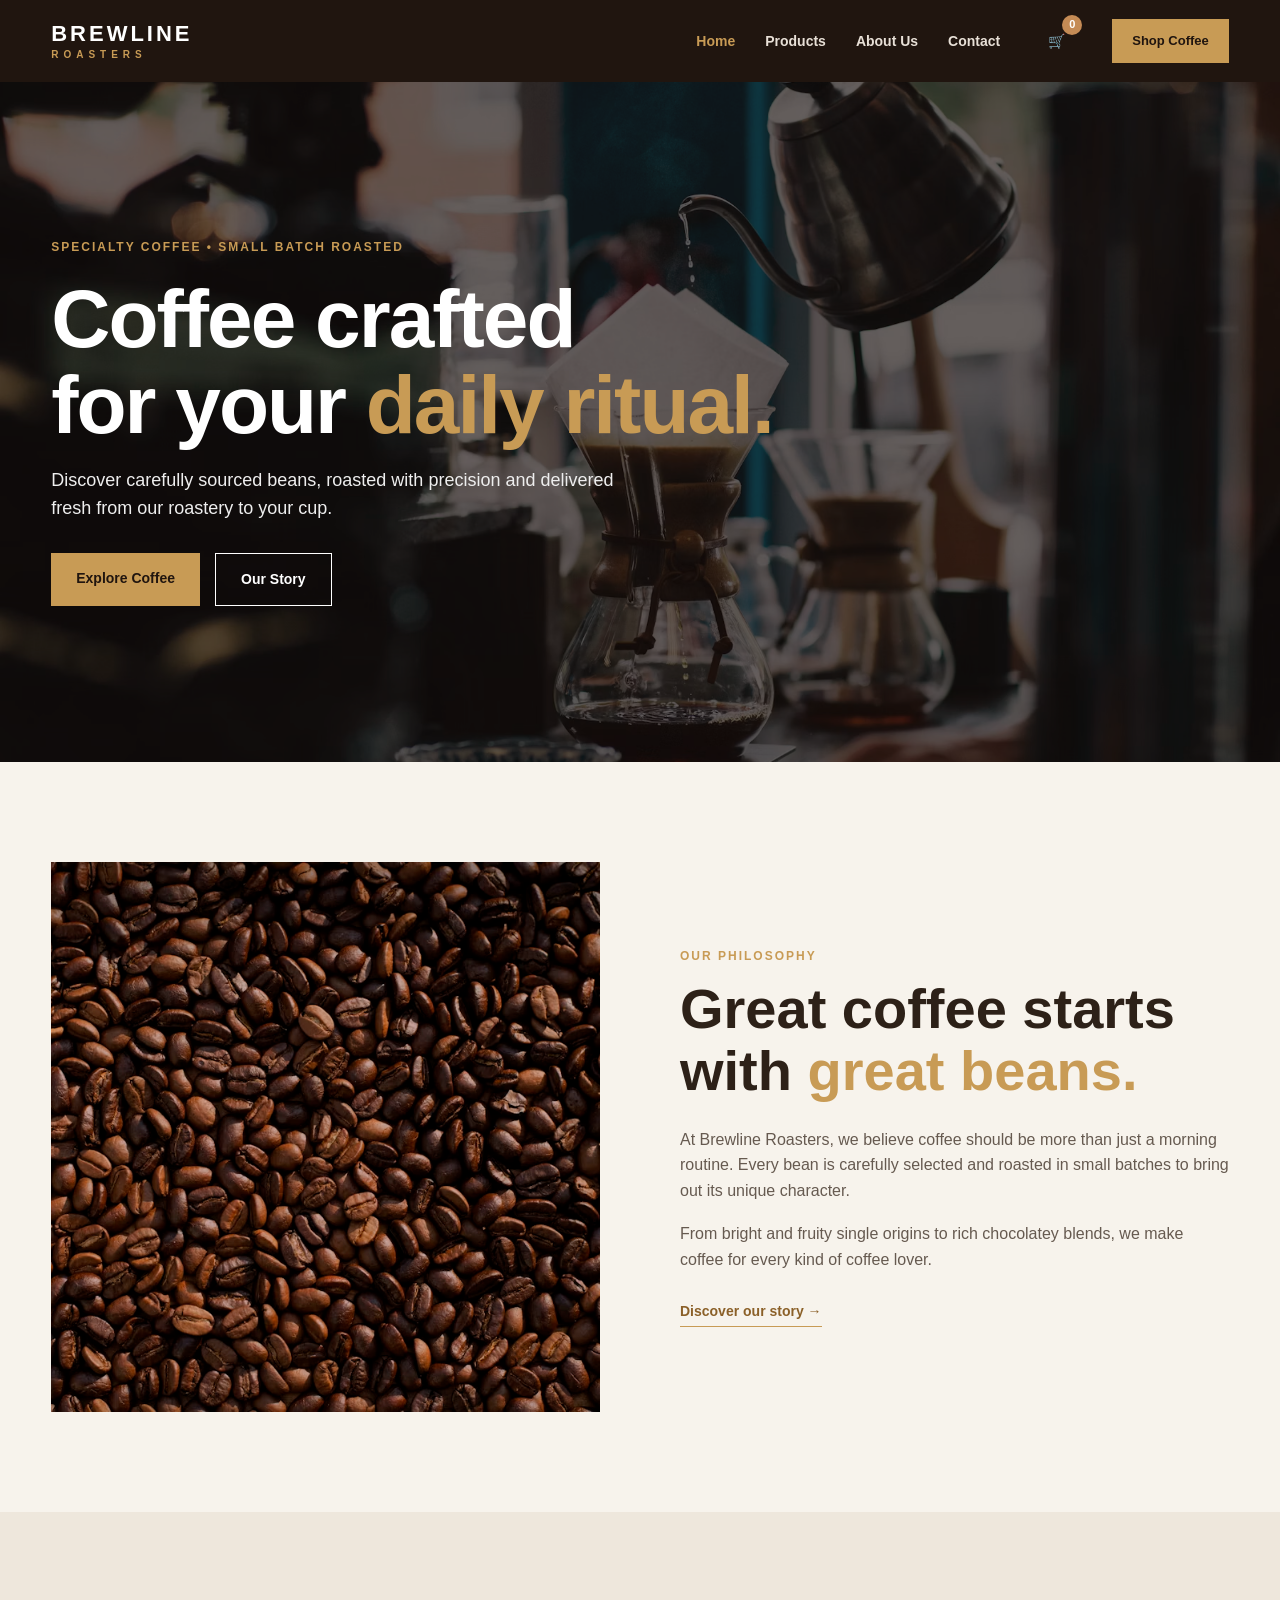
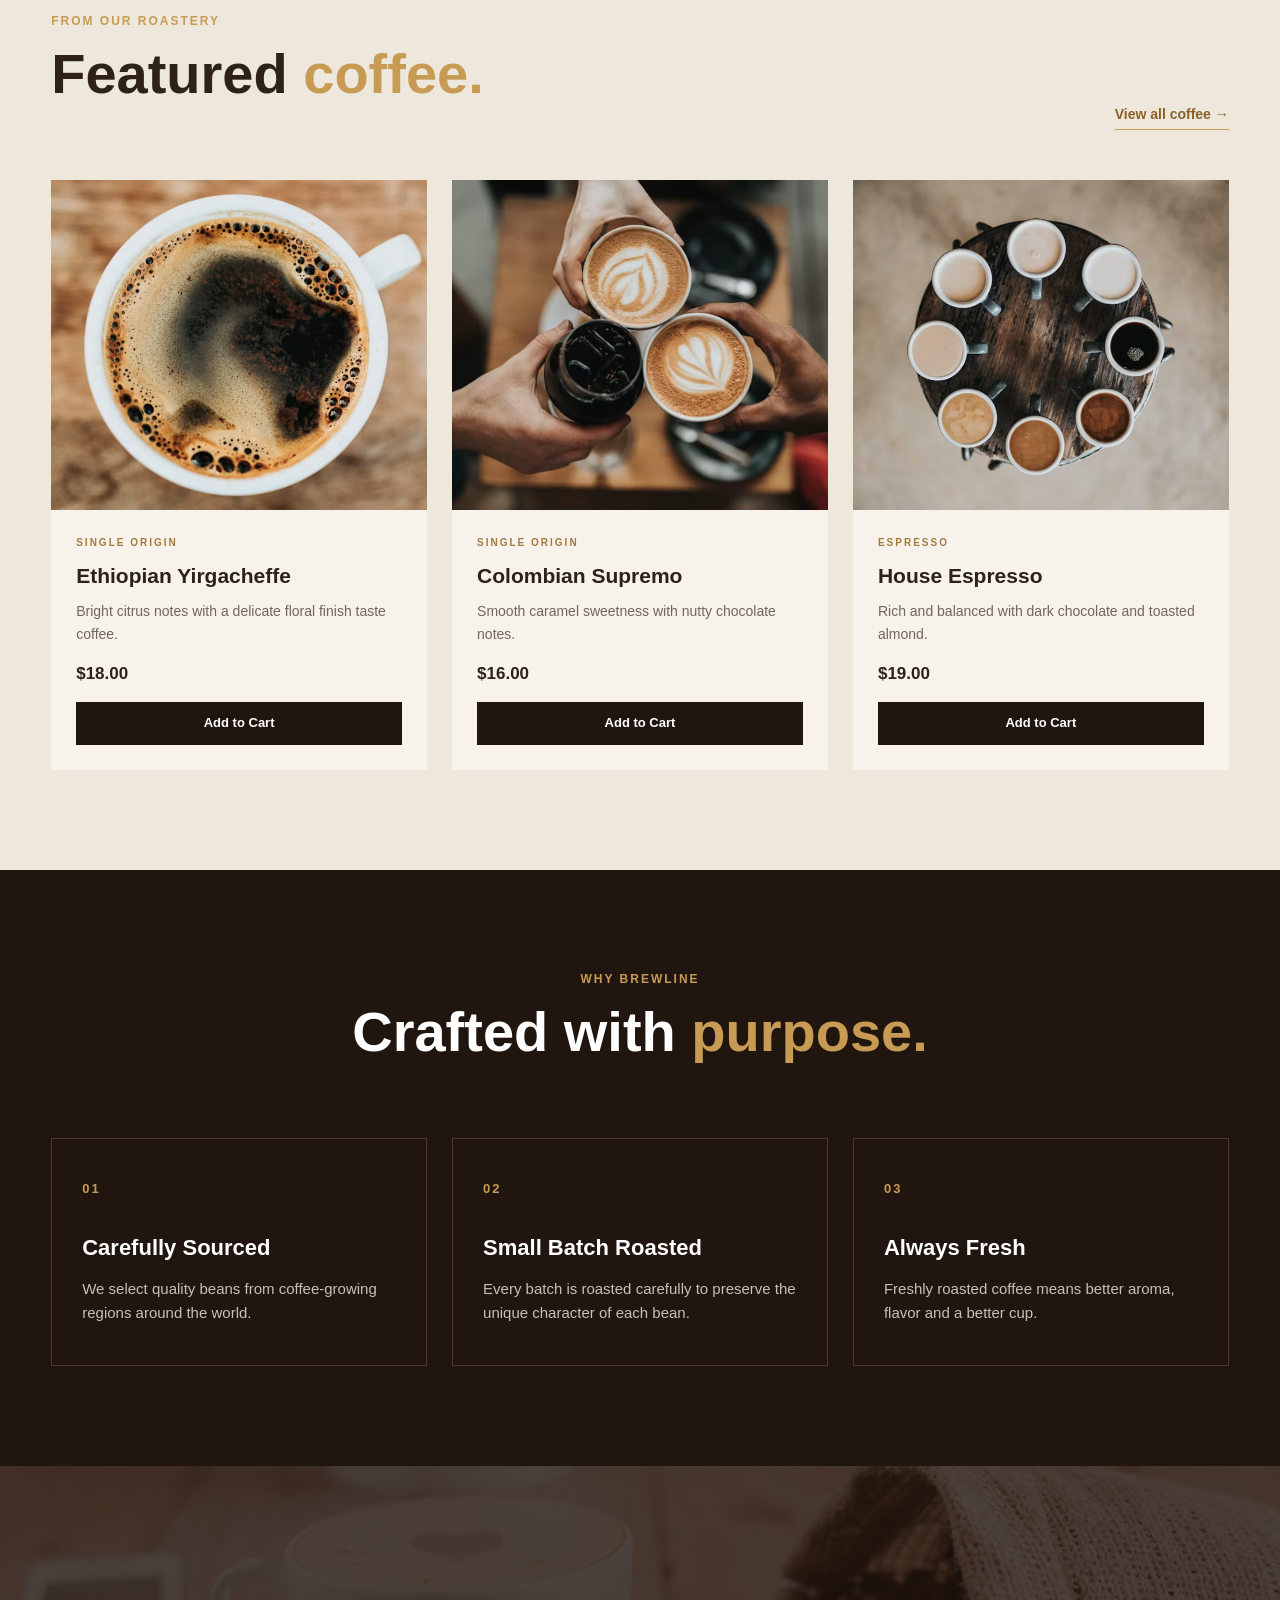
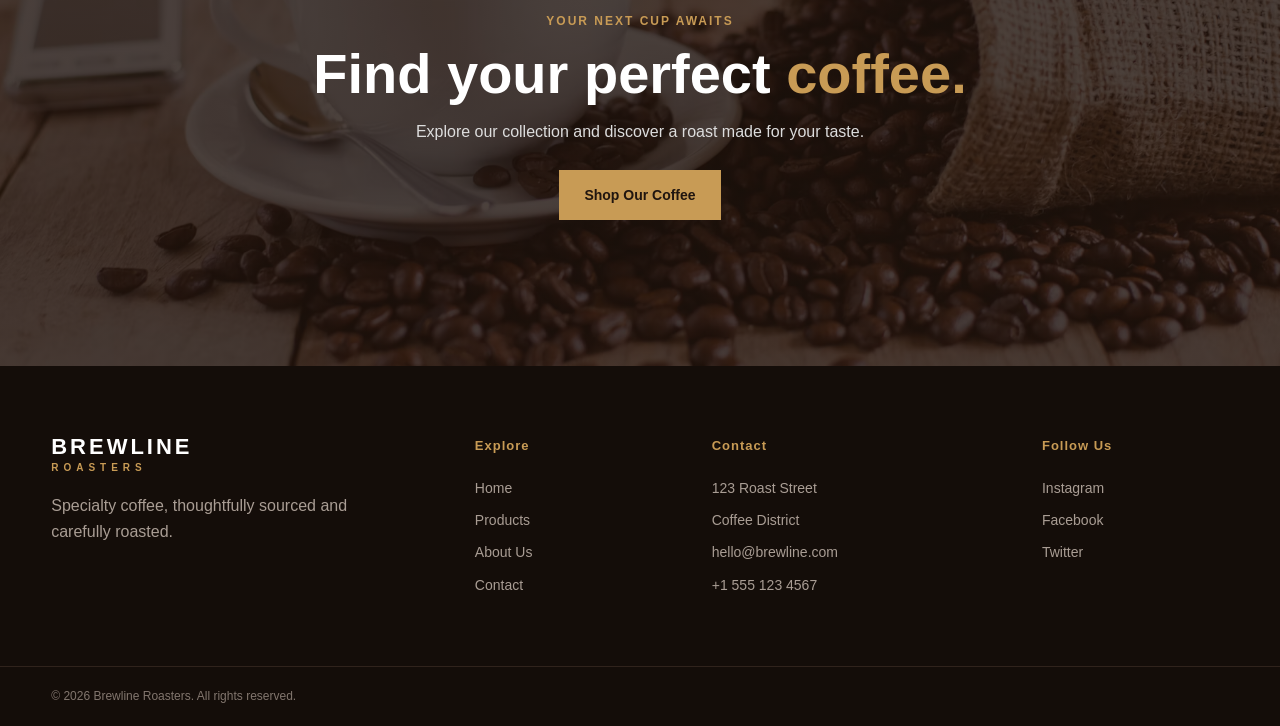
==== index.html @ d57b8a5e "feat: build Brewline Roasters home page" ====
<!doctype html>
<html lang="en">
  <head>
    <meta charset="UTF-8" />
    <meta name="viewport" content="width=device-width, initial-scale=1.0" />

    <meta
      name="description"
      content="Brewline Roasters - Specialty coffee roasted with care."
    />

    <title>Brewline Roasters | Specialty Coffee</title>

    <link rel="stylesheet" href="css/style.css" />
  </head>

  <body>
    <!-- ================= HEADER ================= -->

    <header class="site-header">
      <div class="container nav-container">
        <a href="index.html" class="logo">
          <span class="logo-main">BREWLINE</span>
          <span class="logo-sub">ROASTERS</span>
        </a>

        <button
          class="menu-button"
          id="menuButton"
          aria-label="Open navigation menu"
          aria-expanded="false"
        >
          ☰
        </button>

        <nav class="navigation" id="navigation" aria-label="Main navigation">
          <a href="index.html" class="active">Home</a>
          <a href="products.html">Products</a>
          <a href="about.html">About Us</a>
          <a href="contact.html">Contact</a>
          <a href="cart.html" class="cart-link" aria-label="Shopping cart">
            <span class="cart-icon">🛒</span>
            <span class="cart-count" id="cartCount">0</span>
          </a>
        </nav>

        <a href="products.html" class="nav-button"> Shop Coffee </a>
      </div>
    </header>

    <!-- ================= MAIN ================= -->

    <main>
      <!-- HERO -->

      <section class="hero">
        <div class="hero-overlay"></div>

        <div class="container hero-content">
          <p class="hero-small-title">SPECIALTY COFFEE • SMALL BATCH ROASTED</p>

          <h1>
            Coffee crafted<br />
            for your <span>daily ritual.</span>
          </h1>

          <p class="hero-description">
            Discover carefully sourced beans, roasted with precision and
            delivered fresh from our roastery to your cup.
          </p>

          <div class="hero-buttons">
            <a href="products.html" class="button button-primary">
              Explore Coffee
            </a>

            <a href="about.html" class="button button-outline"> Our Story </a>
          </div>
        </div>
      </section>

      <!-- INTRODUCTION -->

      <section class="intro section-padding">
        <div class="container intro-grid">
          <div class="intro-image">
            <img
              src="/images/home/1.avif"
              alt="Freshly roasted coffee beans"
            />
          </div>

          <div class="intro-content">
            <p class="section-label">OUR PHILOSOPHY</p>

            <h2>
              Great coffee starts<br />
              with <span>great beans.</span>
            </h2>

            <p>
              At Brewline Roasters, we believe coffee should be more than just a
              morning routine. Every bean is carefully selected and roasted in
              small batches to bring out its unique character.
            </p>

            <p>
              From bright and fruity single origins to rich chocolatey blends,
              we make coffee for every kind of coffee lover.
            </p>

            <a href="about.html" class="text-link"> Discover our story → </a>
          </div>
        </div>
      </section>

      <!-- FEATURED PRODUCTS -->

      <section class="featured section-padding">
        <div class="container">
          <div class="section-heading">
            <div>
              <p class="section-label">FROM OUR ROASTERY</p>

              <h2>Featured <span>coffee.</span></h2>
            </div>

            <a href="products.html" class="text-link"> View all coffee → </a>
          </div>

          <div class="product-grid home-products">
            <article class="product-card">
              <div class="product-image">
                <img
                  src="/images/home/2.avif"
                  alt="Ethiopian coffee"
                />
              </div>

              <div class="product-info">
                <p class="product-category">SINGLE ORIGIN</p>

                <h3>Ethiopian Yirgacheffe</h3>

                <p>Bright citrus notes with a delicate floral finish taste coffee.</p>

                <strong>$18.00</strong>
                <button
                  class="add-to-cart"
                  type="button"
                  data-id="ethiopia-yirgacheffe"
                  data-name="Ethiopian Yirgacheffe"
                  data-price="18"
                >
                  Add to Cart
                </button>
              </div>
            </article>

            <article class="product-card">
              <div class="product-image">
                <img
                  src="/images/home/3.avif"
                  alt="Colombian coffee"
                />
              </div>

              <div class="product-info">
                <p class="product-category">SINGLE ORIGIN</p>

                <h3>Colombian Supremo</h3>

                <p>Smooth caramel sweetness with nutty chocolate notes.</p>

                <strong>$16.00</strong>
                <button
                  class="add-to-cart"
                  type="button"
                  data-id="colombian-supremo"
                  data-name="Colombian Supremo"
                  data-price="16"
                >
                  Add to Cart
                </button>
              </div>
            </article>

            <article class="product-card">
              <div class="product-image">
                <img
                  src="/images/home/4.avif"
                  alt="House espresso coffee"
                />
              </div>

              <div class="product-info">
                <p class="product-category">ESPRESSO</p>

                <h3>House Espresso</h3>

                <p>Rich and balanced with dark chocolate and toasted almond.</p>

                <strong>$19.00</strong>
                <button
                  class="add-to-cart"
                  type="button"
                  data-id="house-espresso"
                  data-name="House Espresso"
                  data-price="19"
                >
                  Add to Cart
                </button>
              </div>
            </article>
          </div>
        </div>
      </section>

      <!-- WHY BREWLINE -->

      <section class="values section-padding">
        <div class="container">
          <div class="section-heading centered">
            <div>
              <p class="section-label">WHY BREWLINE</p>

              <h2>Crafted with <span>purpose.</span></h2>
            </div>
          </div>

          <div class="values-grid">
            <article class="value-card">
              <div class="value-number">01</div>

              <h3>Carefully Sourced</h3>

              <p>
                We select quality beans from coffee-growing regions around the
                world.
              </p>
            </article>

            <article class="value-card">
              <div class="value-number">02</div>

              <h3>Small Batch Roasted</h3>

              <p>
                Every batch is roasted carefully to preserve the unique
                character of each bean.
              </p>
            </article>

            <article class="value-card">
              <div class="value-number">03</div>

              <h3>Always Fresh</h3>

              <p>
                Freshly roasted coffee means better aroma, flavor and a better
                cup.
              </p>
            </article>
          </div>
        </div>
      </section>

      <!-- CALL TO ACTION -->

      <section class="cta">
        <div class="container cta-content">
          <p class="section-label">YOUR NEXT CUP AWAITS</p>

          <h2>Find your perfect <span>coffee.</span></h2>

          <p>
            Explore our collection and discover a roast made for your taste.
          </p>

          <a href="products.html" class="button button-primary">
            Shop Our Coffee
          </a>
        </div>
      </section>
    </main>

    <!-- ================= FOOTER ================= -->

    <footer class="site-footer">
      <div class="container footer-grid">
        <div class="footer-brand">
          <a href="index.html" class="logo footer-logo">
            <span class="logo-main">BREWLINE</span>
            <span class="logo-sub">ROASTERS</span>
          </a>

          <p>Specialty coffee, thoughtfully sourced and carefully roasted.</p>
        </div>

        <div class="footer-column">
          <h3>Explore</h3>

          <a href="index.html">Home</a>
          <a href="products.html">Products</a>
          <a href="about.html">About Us</a>
          <a href="contact.html">Contact</a>
        </div>

        <div class="footer-column">
          <h3>Contact</h3>

          <p>123 Roast Street</p>
          <p>Coffee District</p>
          <p>hello@brewline.com</p>
          <p>+1 555 123 4567</p>
        </div>

        <div class="footer-column">
          <h3>Follow Us</h3>

          <a href="#">Instagram</a>
          <a href="#">Facebook</a>
          <a href="#">Twitter</a>
        </div>
      </div>

      <div class="footer-bottom">
        <div class="container">
          <p>© 2026 Brewline Roasters. All rights reserved.</p>
        </div>
      </div>
    </footer>

    <script src="js/script.js"></script>
  </body>
</html>
---- css/style.css ----
/* =====================================================
   RESET
===================================================== */

* {
  margin: 0;
  padding: 0;
  box-sizing: border-box;
}

html {
  scroll-behavior: smooth;
}

body {
  font-family: Arial, Helvetica, sans-serif;
  background: #f7f3ec;
  color: #2d2118;
  line-height: 1.6;
}

img {
  display: block;
  width: 100%;
}

a {
  text-decoration: none;
  color: inherit;
}

button,
input,
textarea,
select {
  font: inherit;
}

.container {
  width: min(1200px, 92%);
  margin: 0 auto;
}

/* =====================================================
   HEADER
===================================================== */

.site-header {
  background: #20150f;
  color: white;
  position: sticky;
  top: 0;
  z-index: 1000;
}

.nav-container {
  min-height: 82px;

  display: flex;
  align-items: center;
  gap: 35px;
}

.logo {
  display: flex;
  flex-direction: column;

  line-height: 1;
}

.logo-main {
  font-size: 22px;
  font-weight: 800;
  letter-spacing: 3px;
}

.logo-sub {
  color: #c89b55;
  font-size: 10px;
  font-weight: 700;
  letter-spacing: 5px;
  margin-top: 5px;
}

.navigation {
  display: flex;
  align-items: center;
  gap: 30px;

  margin-left: auto;
}

.navigation a {
  font-size: 14px;
  font-weight: 600;
  color: #e8e0d7;

  transition: color 0.3s ease;
}

.navigation a:hover,
.navigation a.active {
  color: #c89b55;
}

.nav-button {
  background: #c89b55;
  color: #20150f;

  padding: 12px 20px;

  font-size: 13px;
  font-weight: 800;

  transition: 0.3s ease;
}

.nav-button:hover {
  background: #e0b875;
}

.menu-button {
  display: none;

  border: 0;
  background: transparent;
  color: white;

  font-size: 26px;
  cursor: pointer;
}
/* =====================================================
   SHOPPING CART
===================================================== */

.cart-link {
  position: relative;
  display: flex;
  align-items: center;
  justify-content: center;
  width: 42px;
  height: 42px;
  color: #ffffff;
  text-decoration: none;
  font-size: 22px;
  margin-left: 5px;
}

.cart-icon {
  line-height: 1;
}

.cart-count {
  position: absolute;
  top: -5px;
  right: -5px;

  width: 20px;
  height: 20px;

  display: flex;
  align-items: center;
  justify-content: center;

  background: #c58b55;
  color: #ffffff;

  border-radius: 50%;
  font-size: 11px;
  font-weight: 700;
}
/* =====================================================
   ADD TO CART BUTTON
===================================================== */

.product-bottom {
  display: flex;
  align-items: center;
  justify-content: space-between;
  gap: 15px;
  margin-top: 20px;
}

.add-to-cart {
  border: none;
  background: #20150f;
  color: #ffffff;
  padding: 11px 16px;
  font-size: 13px;
  font-weight: 700;
  cursor: pointer;
  transition: 0.3s ease;
}

.add-to-cart:hover {
  background: #c58b55;
}

.add-to-cart:active {
  transform: scale(0.97);
}

/* =====================================================
   BUTTONS
===================================================== */

.button {
  display: inline-block;

  padding: 14px 25px;

  font-size: 14px;
  font-weight: 700;

  transition: 0.3s ease;
}

.button-primary {
  background: #c89b55;
  color: #20150f;
}

.button-primary:hover {
  background: #e0b875;
}

.button-outline {
  border: 1px solid white;
  color: white;
}

.button-outline:hover {
  background: white;
  color: #20150f;
}

/* =====================================================
   HERO
===================================================== */

.hero {
  min-height: 680px;

  position: relative;

  background-image: url("/images/home/hero.avif");

  background-size: cover;
  background-position: center;
}

.hero-overlay {
  position: absolute;
  inset: 0;

  background: rgba(20, 12, 8, 0.65);
}

.hero-content {
  position: relative;
  z-index: 2;

  min-height: 680px;

  display: flex;
  flex-direction: column;
  justify-content: center;

  max-width: 1200px;
}

.hero-small-title,
.section-label {
  color: #c89b55;

  font-size: 12px;
  font-weight: 800;

  letter-spacing: 2px;
}

.hero h1 {
  max-width: 800px;

  margin: 18px 0;

  color: white;

  font-size: clamp(45px, 7vw, 82px);
  line-height: 1.05;
  letter-spacing: -2px;
}

.hero h1 span,
h2 span {
  color: #c89b55;
}

.hero-description {
  max-width: 580px;

  margin-bottom: 30px;

  color: #eee;

  font-size: 18px;
}

.hero-buttons {
  display: flex;
  gap: 15px;
}

/* =====================================================
   GENERAL SECTIONS
===================================================== */

.section-padding {
  padding: 100px 0;
}

.intro {
  background: #f7f3ec;
}

.intro-grid {
  display: grid;
  grid-template-columns: 1fr 1fr;

  gap: 80px;

  align-items: center;
}

.intro-image {
  height: 550px;
  overflow: hidden;
}

.intro-image img {
  height: 100%;
  object-fit: cover;
}

.intro-content h2,
.section-heading h2,
.cta h2 {
  margin: 12px 0 25px;

  font-size: clamp(35px, 5vw, 56px);
  line-height: 1.1;
}

.intro-content p:not(.section-label) {
  color: #665a50;

  margin-bottom: 18px;

  font-size: 16px;
}

.text-link {
  display: inline-block;

  margin-top: 10px;

  color: #8b6028;

  font-size: 14px;
  font-weight: 800;

  border-bottom: 1px solid #c89b55;

  padding-bottom: 3px;
}

/* =====================================================
   FEATURED PRODUCTS
===================================================== */

.featured {
  background: #eee7dc;
}

.section-heading {
  display: flex;
  justify-content: space-between;
  align-items: end;

  margin-bottom: 50px;
}

.product-grid {
  display: grid;

  grid-template-columns: repeat(3, 1fr);

  gap: 25px;
}

.product-card {
  background: #f7f3ec;

  overflow: hidden;

  transition: transform 0.3s ease;
}

.product-card:hover {
  transform: translateY(-6px);
}

.product-image {
  height: 330px;
  overflow: hidden;
}

.product-image img {
  height: 100%;
  object-fit: cover;

  transition: transform 0.5s ease;
}

.product-card:hover .product-image img {
  transform: scale(1.05);
}

.product-info {
  padding: 25px;
}

.product-category {
  color: #a5793b;

  font-size: 10px;
  font-weight: 800;

  letter-spacing: 2px;

  margin-bottom: 8px;
}

.product-info h3 {
  font-size: 21px;
  margin-bottom: 8px;
}

.product-info p:not(.product-category) {
  color: #70665c;

  font-size: 14px;

  margin-bottom: 15px;
}

.product-info strong {
  font-size: 17px;
}
.home-products .add-to-cart {
  display: block;
  margin-top: 15px;
  width: 100%;
}

/* =====================================================
   VALUES
===================================================== */

.values {
  background: #20150f;
  color: white;
}

.centered {
  justify-content: center;
  text-align: center;
}

.values-grid {
  display: grid;

  grid-template-columns: repeat(3, 1fr);

  gap: 25px;
}

.value-card {
  border: 1px solid #49382a;

  padding: 40px 30px;
}

.value-number {
  color: #c89b55;

  font-size: 13px;
  font-weight: 800;

  letter-spacing: 2px;

  margin-bottom: 30px;
}

.value-card h3 {
  font-size: 22px;
  margin-bottom: 12px;
}

.value-card p {
  color: #c9c0b8;
  font-size: 15px;
}

/* =====================================================
   CTA
===================================================== */

.cta {
  background:
    linear-gradient(rgba(30, 18, 11, 0.8), rgba(30, 18, 11, 0.8)),
    url("/images/home/cta.avif");

  background-size: cover;
  background-position: center;

  color: white;
}

.cta-content {
  min-height: 500px;

  display: flex;
  flex-direction: column;
  justify-content: center;
  align-items: center;

  text-align: center;
}

.cta h2 {
  margin-bottom: 15px;
}

.cta p:not(.section-label) {
  color: #ddd;

  max-width: 550px;

  margin-bottom: 25px;
}

/* =====================================================
   FOOTER
===================================================== */

.site-footer {
  background: #140d09;
  color: white;
}

.footer-grid {
  padding: 70px 0;

  display: grid;

  grid-template-columns: 2fr 1fr 1.5fr 1fr;

  gap: 50px;
}

.footer-brand p {
  color: #a99d94;

  max-width: 300px;

  margin-top: 20px;
}

.footer-column {
  display: flex;
  flex-direction: column;
  gap: 10px;
}

.footer-column h3 {
  color: #c89b55;

  font-size: 13px;
  letter-spacing: 1px;

  margin-bottom: 10px;
}

.footer-column a,
.footer-column p {
  color: #a99d94;

  font-size: 14px;
}

.footer-column a:hover {
  color: white;
}

.footer-bottom {
  border-top: 1px solid #30231c;

  padding: 20px 0;
}

.footer-bottom p {
  color: #82766e;

  font-size: 12px;
}

/* =====================================================
   RESPONSIVE TABLET
===================================================== */

@media (max-width: 900px) {
  .navigation {
    gap: 18px;
  }

  .nav-container {
    gap: 20px;
  }

  .intro-grid {
    grid-template-columns: 1fr;

    gap: 40px;
  }

  .intro-image {
    height: 450px;
  }

  .product-grid {
    grid-template-columns: repeat(2, 1fr);
  }

  .values-grid {
    grid-template-columns: 1fr;
  }

  .footer-grid {
    grid-template-columns: repeat(2, 1fr);
  }
}

/* =====================================================
   RESPONSIVE MOBILE
===================================================== */

@media (max-width: 768px) {
  .nav-container {
    min-height: 70px;

    position: relative;
  }

  .menu-button {
    display: block;

    margin-left: auto;
  }

  .navigation {
    display: none;

    position: absolute;

    top: 70px;
    left: 0;
    right: 0;

    background: #20150f;

    padding: 20px;

    flex-direction: column;

    align-items: flex-start;

    gap: 20px;

    border-top: 1px solid #49382a;
  }

  .navigation.active {
    display: flex;
  }

  .nav-button {
    display: none;
  }

  .hero {
    min-height: 600px;
  }

  .hero-content {
    min-height: 600px;
  }

  .hero h1 {
    font-size: 48px;
  }

  .hero-description {
    font-size: 16px;
  }

  .hero-buttons {
    flex-direction: column;

    align-items: flex-start;
  }

  .section-padding {
    padding: 70px 0;
  }

  .section-heading {
    flex-direction: column;

    align-items: flex-start;

    gap: 20px;
  }

  .product-grid {
    grid-template-columns: 1fr;
  }

  .product-image {
    height: 350px;
  }

  .footer-grid {
    grid-template-columns: 1fr;

    gap: 35px;
  }
}

/* =====================================================
   SMALL MOBILE
===================================================== */

@media (max-width: 400px) {
  .logo-main {
    font-size: 18px;
  }

  .logo-sub {
    font-size: 8px;
  }

  .hero h1 {
    font-size: 42px;
  }

  .hero-description {
    font-size: 15px;
  }

  .button {
    padding: 12px 20px;
  }

  .intro-image {
    height: 350px;
  }

  .product-image {
    height: 300px;
  }
}
/* =====================================================
   PRODUCTS PAGE
===================================================== */

.page-hero {
  min-height: 420px;

  display: flex;
  align-items: center;

  background:
    linear-gradient(rgba(31, 20, 13, 0.78), rgba(31, 20, 13, 0.78)),
    url("https://images.unsplash.com/photo-1495474472287-4d71bcdd2085?auto=format&fit=crop&w=1800&q=85");

  background-size: cover;
  background-position: center;

  color: white;
}

.page-hero-content {
  padding: 70px 0;
}

.page-hero h1 {
  max-width: 850px;

  margin: 15px 0;

  font-size: clamp(45px, 7vw, 75px);
  line-height: 1.05;
}

.page-hero h1 span {
  color: #c89b55;
}

.page-hero-content > p:last-child {
  max-width: 600px;

  color: #ddd;

  font-size: 17px;
}

/* Products section */

.products-section {
  background: #f7f3ec;
}

.products-header {
  display: flex;
  align-items: end;
  justify-content: space-between;

  margin-bottom: 35px;
}

.products-header h2 {
  margin-top: 10px;

  font-size: clamp(32px, 5vw, 50px);
  line-height: 1.1;
}

.products-count {
  color: #766a60;

  font-size: 14px;
}

/* Filter buttons */

.filter-buttons {
  display: flex;
  flex-wrap: wrap;

  gap: 10px;

  margin-bottom: 40px;
}

.filter-button {
  border: 1px solid #cfc3b5;

  background: transparent;

  color: #4b3b2f;

  padding: 11px 20px;

  cursor: pointer;

  font-size: 13px;
  font-weight: 700;

  transition: all 0.3s ease;
}

.filter-button:hover {
  border-color: #c89b55;

  color: #8b6028;
}

.filter-button.active {
  background: #20150f;

  border-color: #20150f;

  color: white;
}

/* Products grid */

.products-page-grid {
  grid-template-columns: repeat(4, 1fr);
}

.products-page-grid .product-image {
  height: 280px;
}

.products-page-grid .product-info {
  padding: 20px;
}

.products-page-grid .product-info h3 {
  font-size: 18px;
}

.product-bottom {
  display: flex;

  justify-content: space-between;
  align-items: center;

  margin-top: 15px;
}

.add-button {
  border: 1px solid #20150f;

  background: #20150f;

  color: white;

  padding: 8px 14px;

  cursor: pointer;

  font-size: 12px;
  font-weight: 700;

  transition: 0.3s ease;
}

.add-button:hover {
  background: #c89b55;

  border-color: #c89b55;

  color: #20150f;
}

.no-products {
  display: none;

  padding: 50px 0;

  text-align: center;

  color: #766a60;
}

/* Product promo */

.coffee-promo {
  background: #eee7dc;

  padding: 80px 0;
}

.coffee-promo-content {
  display: flex;

  justify-content: space-between;
  align-items: center;

  gap: 50px;
}

.coffee-promo-content > div {
  max-width: 700px;
}

.coffee-promo h2 {
  margin: 12px 0 15px;

  font-size: clamp(35px, 5vw, 55px);

  line-height: 1.1;
}

.coffee-promo h2 span {
  color: #a87938;
}

.coffee-promo p:not(.section-label) {
  color: #6f645b;

  max-width: 650px;
}

/* Products responsive */

@media (max-width: 1100px) {
  .products-page-grid {
    grid-template-columns: repeat(3, 1fr);
  }
}

@media (max-width: 800px) {
  .products-page-grid {
    grid-template-columns: repeat(2, 1fr);
  }

  .products-header {
    align-items: flex-start;

    flex-direction: column;

    gap: 15px;
  }

  .coffee-promo-content {
    flex-direction: column;

    align-items: flex-start;
  }
}

@media (max-width: 550px) {
  .page-hero {
    min-height: 380px;
  }

  .page-hero h1 {
    font-size: 43px;
  }

  .products-page-grid {
    grid-template-columns: 1fr;
  }

  .products-page-grid .product-image {
    height: 330px;
  }

  .filter-buttons {
    display: grid;

    grid-template-columns: 1fr 1fr;
  }

  .filter-button {
    width: 100%;
  }

  .coffee-promo {
    padding: 65px 0;
  }
}
/* =====================================================
   ABOUT PAGE
===================================================== */

/* About hero */

.about-hero {
  background:
    linear-gradient(rgba(31, 20, 13, 0.78), rgba(31, 20, 13, 0.78)),
    url("https://images.unsplash.com/photo-1442512595331-e89e73853f31?auto=format&fit=crop&w=1800&q=85");

  background-size: cover;
  background-position: center;
}

/* Story */

.about-story {
  background: #f7f3ec;
}

.about-story-grid {
  display: grid;

  grid-template-columns: 1fr 1fr;

  gap: 80px;

  align-items: center;
}

.about-story-image {
  height: 580px;

  overflow: hidden;
}

.about-story-image img {
  height: 100%;

  object-fit: cover;
}

.about-story-content h2,
.sourcing-content h2 {
  margin: 12px 0 25px;

  font-size: clamp(35px, 5vw, 55px);

  line-height: 1.1;
}

.about-story-content > p:not(.section-label),
.sourcing-content > p:not(.section-label) {
  color: #6d6259;

  margin-bottom: 18px;

  font-size: 16px;
}

/* Stats */

.about-stats {
  background: #20150f;

  color: white;

  padding: 65px 0;
}

.stats-grid {
  display: grid;

  grid-template-columns: repeat(4, 1fr);

  gap: 30px;

  text-align: center;
}

.stat-item {
  display: flex;

  flex-direction: column;

  gap: 5px;

  border-right: 1px solid #49382a;
}

.stat-item:last-child {
  border-right: none;
}

.stat-item strong {
  color: #c89b55;

  font-size: 42px;

  line-height: 1;
}

.stat-item span {
  color: #c9c0b8;

  font-size: 13px;

  text-transform: uppercase;

  letter-spacing: 1px;
}

/* Sourcing */

.sourcing {
  background: #eee7dc;
}

.sourcing-grid {
  display: grid;

  grid-template-columns: 1.1fr 0.9fr;

  gap: 80px;

  align-items: center;
}

.sourcing-image {
  height: 650px;

  overflow: hidden;
}

.sourcing-image img {
  height: 100%;

  object-fit: cover;
}

.origin-list {
  margin-top: 35px;

  display: flex;

  flex-direction: column;

  gap: 20px;
}

.origin-item {
  display: grid;

  grid-template-columns: 45px 1fr;

  gap: 15px;

  padding-bottom: 20px;

  border-bottom: 1px solid #d6c9bb;
}

.origin-number {
  color: #a5793b;

  font-size: 12px;

  font-weight: 800;

  padding-top: 4px;
}

.origin-item h3 {
  margin-bottom: 3px;

  font-size: 18px;
}

.origin-item p {
  color: #766a60;

  font-size: 14px;
}

/* Roasting process */

.roasting-process {
  background: #f7f3ec;
}

.process-grid {
  display: grid;

  grid-template-columns: repeat(4, 1fr);

  gap: 20px;
}

.process-card {
  min-height: 300px;

  padding: 30px;

  border: 1px solid #d8cec2;

  background: #fdfbf7;

  display: flex;

  flex-direction: column;
}

.process-number {
  color: #c89b55;

  font-size: 13px;

  font-weight: 800;

  letter-spacing: 2px;

  margin-bottom: auto;
}

.process-card h3 {
  font-size: 25px;

  margin-bottom: 10px;
}

.process-card p {
  color: #756b62;

  font-size: 14px;
}

/* About values */

.about-values {
  background: #20150f;

  color: white;
}

.about-values-grid {
  display: grid;

  grid-template-columns: repeat(3, 1fr);

  gap: 25px;
}

.about-value {
  padding: 40px 30px;

  border: 1px solid #49382a;
}

.about-value-icon {
  color: #c89b55;

  font-size: 13px;

  font-weight: 800;

  letter-spacing: 2px;

  margin-bottom: 40px;
}

.about-value h3 {
  font-size: 23px;

  margin-bottom: 12px;
}

.about-value p {
  color: #c9c0b8;

  font-size: 15px;
}

/* About CTA */

.about-cta {
  background:
    linear-gradient(rgba(25, 15, 9, 0.8), rgba(25, 15, 9, 0.8)),
    url("https://images.unsplash.com/photo-1511081692775-05d0f180a065?auto=format&fit=crop&w=1800&q=85");

  background-size: cover;

  background-position: center;
}

.about-cta-content {
  min-height: 500px;

  display: flex;

  flex-direction: column;

  align-items: center;

  justify-content: center;

  text-align: center;

  color: white;
}

.about-cta h2 {
  max-width: 800px;

  margin: 15px 0 30px;

  font-size: clamp(38px, 6vw, 65px);

  line-height: 1.05;
}

.about-cta h2 span {
  color: #c89b55;
}

/* =====================================================
   ABOUT RESPONSIVE
===================================================== */

@media (max-width: 950px) {
  .about-story-grid {
    grid-template-columns: 1fr;

    gap: 45px;
  }

  .about-story-image {
    height: 500px;
  }

  .sourcing-grid {
    grid-template-columns: 1fr;

    gap: 45px;
  }

  .sourcing-image {
    height: 500px;

    order: -1;
  }

  .process-grid {
    grid-template-columns: repeat(2, 1fr);
  }

  .stats-grid {
    grid-template-columns: repeat(2, 1fr);

    row-gap: 40px;
  }

  .stat-item:nth-child(2) {
    border-right: none;
  }
}

@media (max-width: 600px) {
  .about-story-image,
  .sourcing-image {
    height: 380px;
  }

  .stats-grid {
    grid-template-columns: 1fr 1fr;
  }

  .stat-item {
    border-right: none;
  }

  .stat-item strong {
    font-size: 34px;
  }

  .process-grid {
    grid-template-columns: 1fr;
  }

  .process-card {
    min-height: 250px;
  }

  .about-values-grid {
    grid-template-columns: 1fr;
  }

  .about-value {
    padding: 30px;
  }

  .about-cta-content {
    min-height: 420px;
  }
}

@media (max-width: 400px) {
  .stats-grid {
    grid-template-columns: 1fr;
  }

  .stat-item {
    border-bottom: 1px solid #49382a;

    padding-bottom: 25px;
  }

  .stat-item:last-child {
    border-bottom: none;

    padding-bottom: 0;
  }

  .about-story-image,
  .sourcing-image {
    height: 320px;
  }
}
/* =====================================================
   CONTACT PAGE
===================================================== */

/* Contact hero */

.contact-hero {
  background:
    linear-gradient(rgba(31, 20, 13, 0.78), rgba(31, 20, 13, 0.78)),
    url("https://images.unsplash.com/photo-1511081692775-05d0f180a065?auto=format&fit=crop&w=1800&q=85");

  background-size: cover;
  background-position: center;
}

/* Contact main section */

.contact-section {
  background: #f7f3ec;
}

.contact-grid {
  display: grid;

  grid-template-columns: 0.9fr 1.1fr;

  gap: 80px;

  align-items: start;
}

/* Contact information */

.contact-info h2,
.form-header h2,
.visit-content h2 {
  margin: 12px 0 20px;

  font-size: clamp(35px, 5vw, 55px);

  line-height: 1.1;
}

.contact-info h2 span,
.form-header h2 span,
.visit-content h2 span {
  color: #a87938;
}

.contact-intro {
  color: #6d6259;

  max-width: 520px;

  margin-bottom: 40px;

  font-size: 16px;
}

.contact-details {
  display: flex;

  flex-direction: column;

  gap: 25px;
}

.contact-detail {
  display: grid;

  grid-template-columns: 45px 1fr;

  gap: 15px;

  align-items: start;
}

.contact-icon {
  color: #a87938;

  font-size: 12px;

  font-weight: 800;

  letter-spacing: 1px;

  padding-top: 3px;
}

.contact-detail h3 {
  font-size: 17px;

  margin-bottom: 3px;
}

.contact-detail p,
.contact-detail a {
  color: #70655c;

  font-size: 14px;
}

.contact-detail a:hover {
  color: #a87938;
}

/* Contact form */

.contact-form-wrapper {
  background: white;

  padding: 45px;

  border: 1px solid #e0d7cc;

  box-shadow: 0 10px 30px rgba(40, 25, 15, 0.06);
}

.form-header {
  margin-bottom: 30px;
}

.form-header h2 {
  font-size: 40px;

  margin-bottom: 0;
}

.contact-form {
  display: flex;

  flex-direction: column;

  gap: 20px;
}

.form-group {
  display: flex;

  flex-direction: column;

  gap: 7px;
}

.form-group label {
  color: #34271e;

  font-size: 13px;

  font-weight: 700;
}

.form-group label span {
  color: #a87938;
}

.form-group input,
.form-group textarea {
  width: 100%;

  border: 1px solid #d6ccc1;

  background: #fbf9f5;

  color: #2d2118;

  padding: 13px 15px;

  outline: none;

  font-size: 14px;

  transition:
    border-color 0.3s ease,
    background 0.3s ease;
}

.form-group textarea {
  resize: vertical;

  min-height: 150px;
}

.form-group input::placeholder,
.form-group textarea::placeholder {
  color: #9b9188;
}

.form-group input:focus,
.form-group textarea:focus {
  border-color: #a87938;

  background: white;
}

/* Invalid input */

.form-group input.input-error,
.form-group textarea.input-error {
  border-color: #b33a2b;

  background: #fff8f7;
}

/* Valid input */

.form-group input.input-valid,
.form-group textarea.input-valid {
  border-color: #67805c;
}

.form-error {
  min-height: 17px;

  color: #b33a2b;

  font-size: 12px;

  line-height: 1.4;
}

/* Submit */

.form-submit {
  border: none;

  cursor: pointer;

  width: fit-content;

  margin-top: 5px;
}

.form-submit:hover {
  transform: translateY(-2px);
}

/* Success */

.form-success {
  display: none;

  padding: 14px 16px;

  background: #edf5e9;

  border: 1px solid #c9dcc1;

  color: #47613e;

  font-size: 14px;

  line-height: 1.5;
}

.form-success.show {
  display: block;
}

/* Visit section */

.contact-visit {
  background: #eee7dc;

  padding: 90px 0;
}

.contact-visit-grid {
  display: grid;

  grid-template-columns: 0.8fr 1.2fr;

  gap: 60px;

  align-items: center;
}

.visit-content > p:not(.section-label) {
  color: #70655c;

  max-width: 500px;

  margin-bottom: 20px;
}

.map-placeholder {
  min-height: 400px;

  background:
    linear-gradient(rgba(31, 20, 13, 0.65), rgba(31, 20, 13, 0.65)),
    url("https://images.unsplash.com/photo-1501339847302-ac426a4a7cbb?auto=format&fit=crop&w=1200&q=85");

  background-size: cover;

  background-position: center;

  display: flex;

  align-items: center;

  justify-content: center;

  text-align: center;

  color: white;
}

.map-content {
  padding: 30px;
}

.map-pin {
  display: block;

  color: #c89b55;

  font-size: 28px;

  margin-bottom: 10px;
}

.map-content h3 {
  font-size: 24px;

  margin-bottom: 8px;
}

.map-content p {
  color: #ddd;

  font-size: 14px;
}

/* FAQ */

.faq-section {
  background: #f7f3ec;
}

.faq-grid {
  display: grid;

  grid-template-columns: repeat(3, 1fr);

  gap: 25px;
}

.faq-item {
  background: #eee7dc;

  padding: 30px;

  border: 1px solid #ded3c7;
}

.faq-item h3 {
  font-size: 19px;

  line-height: 1.3;

  margin-bottom: 12px;
}

.faq-item p {
  color: #70655c;

  font-size: 14px;
}

/* =====================================================
   CONTACT RESPONSIVE
===================================================== */

@media (max-width: 950px) {
  .contact-grid {
    grid-template-columns: 1fr;

    gap: 50px;
  }

  .contact-info {
    max-width: 700px;
  }

  .contact-visit-grid {
    grid-template-columns: 1fr;

    gap: 40px;
  }

  .map-placeholder {
    min-height: 350px;
  }

  .faq-grid {
    grid-template-columns: 1fr;
  }
}

@media (max-width: 600px) {
  .contact-form-wrapper {
    padding: 30px 22px;
  }

  .contact-info h2,
  .form-header h2,
  .visit-content h2 {
    font-size: 38px;
  }

  .contact-visit {
    padding: 70px 0;
  }

  .map-placeholder {
    min-height: 300px;
  }
}

@media (max-width: 400px) {
  .contact-form-wrapper {
    padding: 25px 18px;
  }

  .contact-info h2,
  .form-header h2,
  .visit-content h2 {
    font-size: 34px;
  }
}
/* =====================================================
   CART PAGE
===================================================== */

.cart-section {
  background: #f7f5f2;
}

.cart-layout {
  display: grid;
  grid-template-columns: 1fr 380px;
  gap: 50px;
  align-items: start;
}

.cart-heading {
  display: flex;
  justify-content: space-between;
  align-items: flex-end;
  gap: 20px;
  margin-bottom: 30px;
}

.cart-heading h2 {
  margin: 0;
}

.cart-heading > span {
  color: #75675d;
  font-size: 14px;
}

.cart-items {
  display: flex;
  flex-direction: column;
  gap: 18px;
}

.cart-item {
  background: #ffffff;
  border: 1px solid #e4ded8;
  padding: 24px;

  display: grid;
  grid-template-columns: 1fr auto;
  gap: 20px;
  align-items: center;
}

.cart-item-info h3 {
  margin: 0 0 8px;
  font-size: 20px;
}

.cart-item-price {
  color: #75675d;
  font-size: 14px;
  margin: 0;
}

.cart-item-actions {
  display: flex;
  align-items: center;
  gap: 20px;
}

.quantity-controls {
  display: flex;
  align-items: center;
  border: 1px solid #d8d0c9;
}

.quantity-button {
  width: 35px;
  height: 35px;

  border: none;
  background: #ffffff;

  font-size: 18px;
  cursor: pointer;
}

.quantity-button:hover {
  background: #f1ece7;
}

.quantity-value {
  width: 35px;
  text-align: center;
  font-weight: 700;
}

.cart-item-total {
  min-width: 75px;
  text-align: right;
  font-weight: 700;
}

.remove-item {
  border: none;
  background: transparent;
  color: #9b2c2c;
  cursor: pointer;
  font-size: 13px;
  font-weight: 600;
}

.remove-item:hover {
  text-decoration: underline;
}

.cart-summary {
  background: #20150f;
  color: #ffffff;
  padding: 35px;

  position: sticky;
  top: 110px;
}

.cart-summary h2 {
  margin: 0 0 30px;
  color: #ffffff;
}

.summary-row {
  display: flex;
  justify-content: space-between;
  gap: 20px;
  margin-bottom: 18px;

  color: #d8cec7;
}

.summary-row strong {
  color: #ffffff;
}

.summary-divider {
  height: 1px;
  background: #49382a;
  margin: 25px 0;
}

.summary-total {
  display: flex;
  justify-content: space-between;
  align-items: center;

  font-size: 20px;
  margin-bottom: 25px;
}

.summary-total strong {
  color: #c58b55;
  font-size: 24px;
}

.checkout-button {
  width: 100%;
  padding: 15px;

  border: none;
  background: #c58b55;
  color: #ffffff;

  font-size: 14px;
  font-weight: 700;

  cursor: pointer;
  transition: 0.3s ease;
}

.checkout-button:hover {
  background: #a96f3e;
}

.continue-shopping {
  display: block;
  margin-top: 20px;

  text-align: center;

  color: #ffffff;
  text-decoration: none;
  font-size: 14px;
}

.continue-shopping:hover {
  color: #c58b55;
}

.empty-cart {
  display: none;
  text-align: center;
  background: #ffffff;
  border: 1px solid #e4ded8;
  padding: 60px 30px;
}

.empty-cart.show {
  display: block;
}

.empty-cart-icon {
  font-size: 45px;
  margin-bottom: 20px;
}

.empty-cart h3 {
  margin-bottom: 10px;
}

.empty-cart p {
  color: #75675d;
  margin-bottom: 25px;
}
/* =====================================================
   CART RESPONSIVE
===================================================== */

@media (max-width: 900px) {
  .cart-layout {
    grid-template-columns: 1fr;
  }

  .cart-summary {
    position: static;
  }
}

@media (max-width: 600px) {
  .cart-heading {
    align-items: flex-start;
    flex-direction: column;
  }

  .cart-item {
    grid-template-columns: 1fr;
  }

  .cart-item-actions {
    justify-content: space-between;
    flex-wrap: wrap;
  }
}

@media (max-width: 400px) {
  .cart-item {
    padding: 18px;
  }

  .cart-item-actions {
    gap: 12px;
  }

  .cart-summary {
    padding: 25px 20px;
  }
}
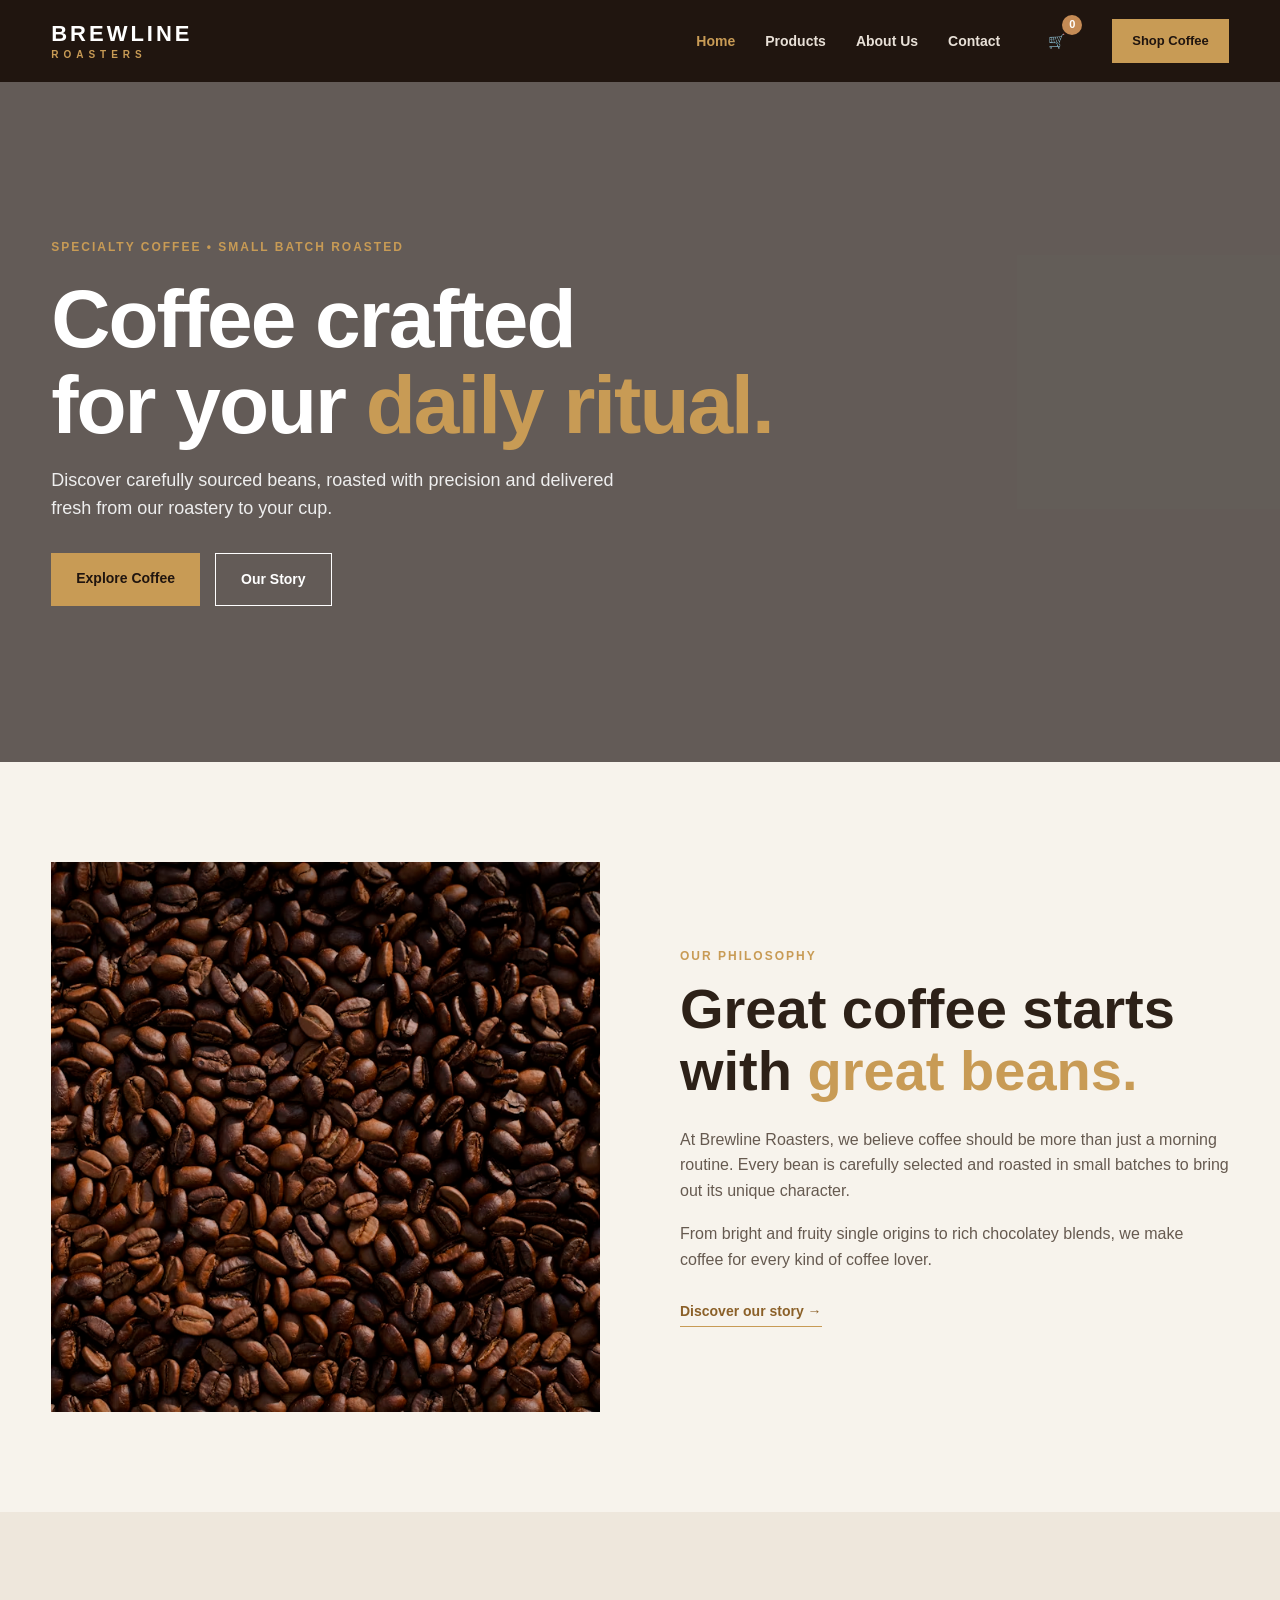
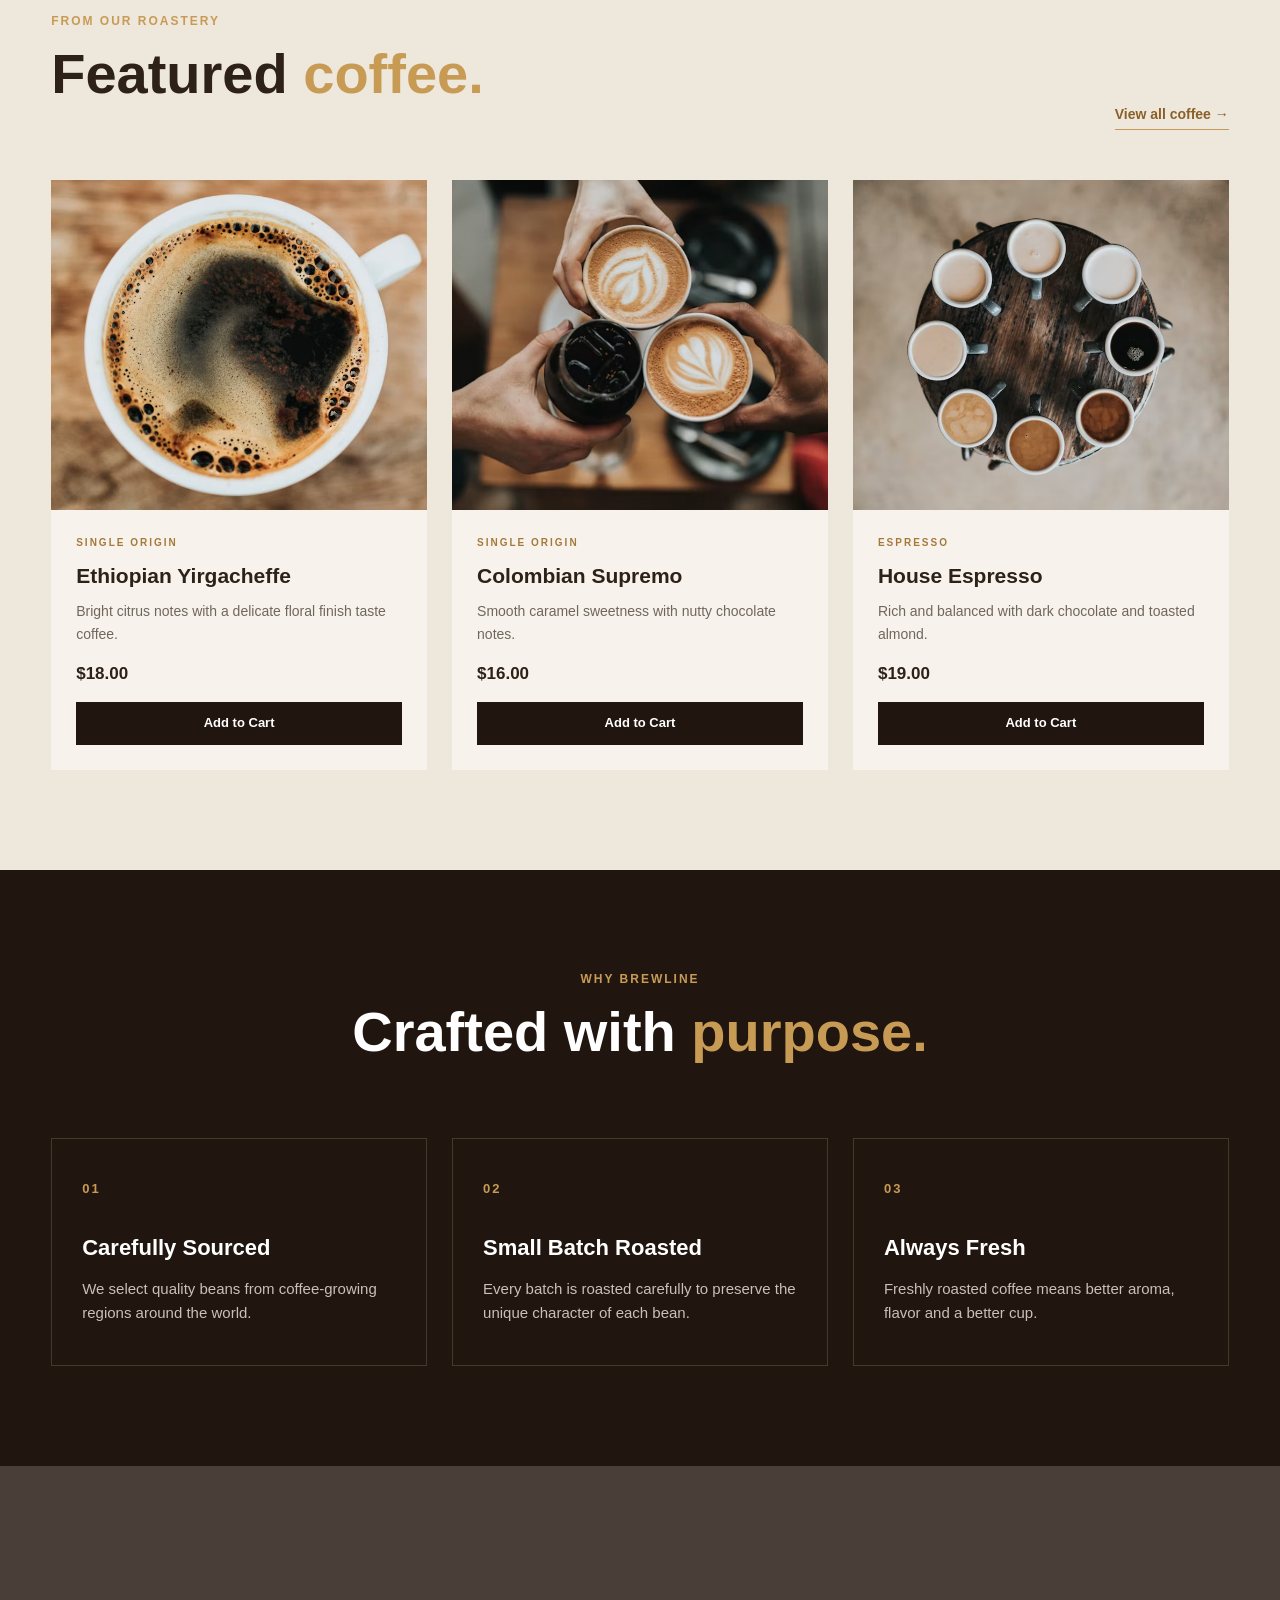
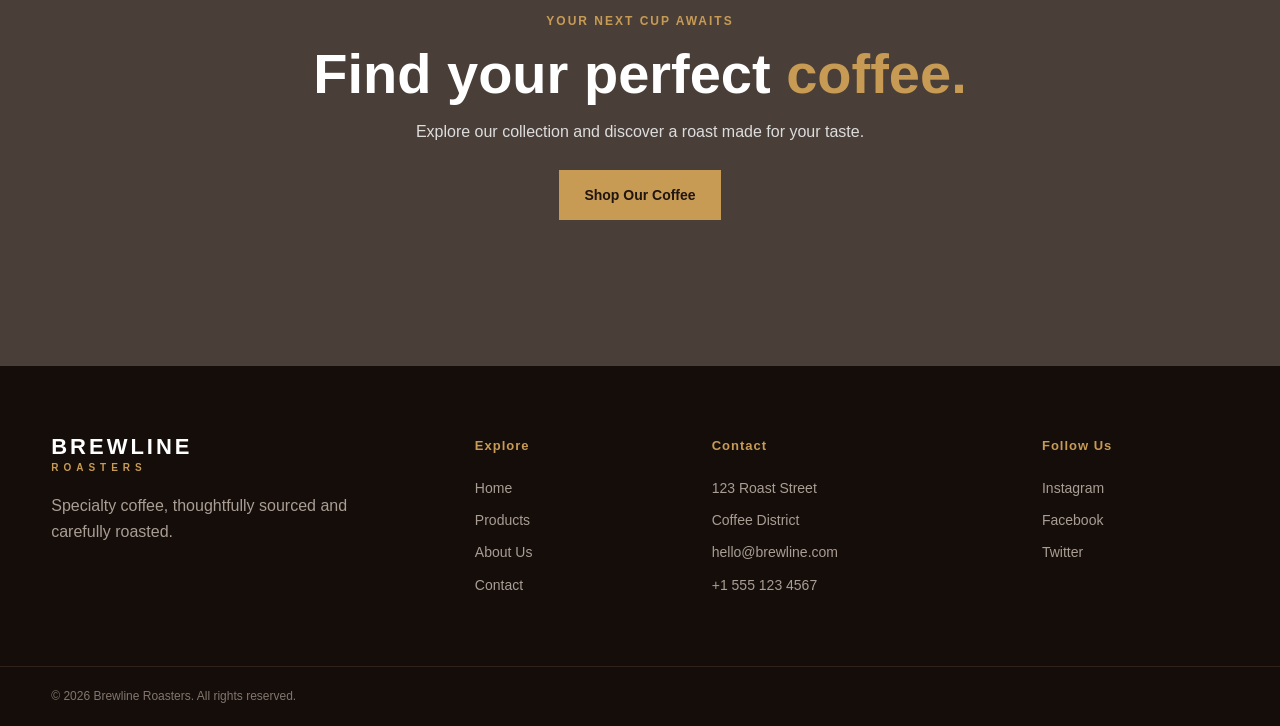
==== commit c1ff7ad5: "fix: correct image paths for GitHub Pages" ====
--- a/index.html
+++ b/index.html
@@ -85,7 +85,7 @@
         <div class="container intro-grid">
           <div class="intro-image">
             <img
-              src="/images/home/1.avif"
+              src="images/home/1.avif"
               alt="Freshly roasted coffee beans"
             />
           </div>
@@ -132,7 +132,7 @@
             <article class="product-card">
               <div class="product-image">
                 <img
-                  src="/images/home/2.avif"
+                  src="images/home/2.avif"
                   alt="Ethiopian coffee"
                 />
               </div>
@@ -160,7 +160,7 @@
             <article class="product-card">
               <div class="product-image">
                 <img
-                  src="/images/home/3.avif"
+                  src="images/home/3.avif"
                   alt="Colombian coffee"
                 />
               </div>
@@ -188,7 +188,7 @@
             <article class="product-card">
               <div class="product-image">
                 <img
-                  src="/images/home/4.avif"
+                  src="images/home/4.avif"
                   alt="House espresso coffee"
                 />
               </div>
--- a/css/style.css
+++ b/css/style.css
@@ -243,7 +243,7 @@
 
   position: relative;
 
-  background-image: url("/images/home/hero.avif");
+  background-image: url("images/home/hero.avif");
 
   background-size: cover;
   background-position: center;
@@ -519,7 +519,7 @@
 .cta {
   background:
     linear-gradient(rgba(30, 18, 11, 0.8), rgba(30, 18, 11, 0.8)),
-    url("/images/home/cta.avif");
+    url("images/home/cta.avif");
 
   background-size: cover;
   background-position: center;
@@ -792,7 +792,7 @@
 
   background:
     linear-gradient(rgba(31, 20, 13, 0.78), rgba(31, 20, 13, 0.78)),
-    url("https://images.unsplash.com/photo-1495474472287-4d71bcdd2085?auto=format&fit=crop&w=1800&q=85");
+    url("images/product-page/product-hero.avif");
 
   background-size: cover;
   background-position: center;
@@ -1063,7 +1063,7 @@
 .about-hero {
   background:
     linear-gradient(rgba(31, 20, 13, 0.78), rgba(31, 20, 13, 0.78)),
-    url("https://images.unsplash.com/photo-1442512595331-e89e73853f31?auto=format&fit=crop&w=1800&q=85");
+    url("images/home/hero.avif");
 
   background-size: cover;
   background-position: center;
@@ -1342,7 +1342,7 @@
 .about-cta {
   background:
     linear-gradient(rgba(25, 15, 9, 0.8), rgba(25, 15, 9, 0.8)),
-    url("https://images.unsplash.com/photo-1511081692775-05d0f180a065?auto=format&fit=crop&w=1800&q=85");
+    url("images/about/about-cta.avif");
 
   background-size: cover;
 
@@ -1491,7 +1491,7 @@
 .contact-hero {
   background:
     linear-gradient(rgba(31, 20, 13, 0.78), rgba(31, 20, 13, 0.78)),
-    url("https://images.unsplash.com/photo-1511081692775-05d0f180a065?auto=format&fit=crop&w=1800&q=85");
+    url("images/about/about-cta.avif");
 
   background-size: cover;
   background-position: center;
@@ -1772,7 +1772,7 @@
 
   background:
     linear-gradient(rgba(31, 20, 13, 0.65), rgba(31, 20, 13, 0.65)),
-    url("https://images.unsplash.com/photo-1501339847302-ac426a4a7cbb?auto=format&fit=crop&w=1200&q=85");
+    url("images/about/form-map.avif");
 
   background-size: cover;
 
